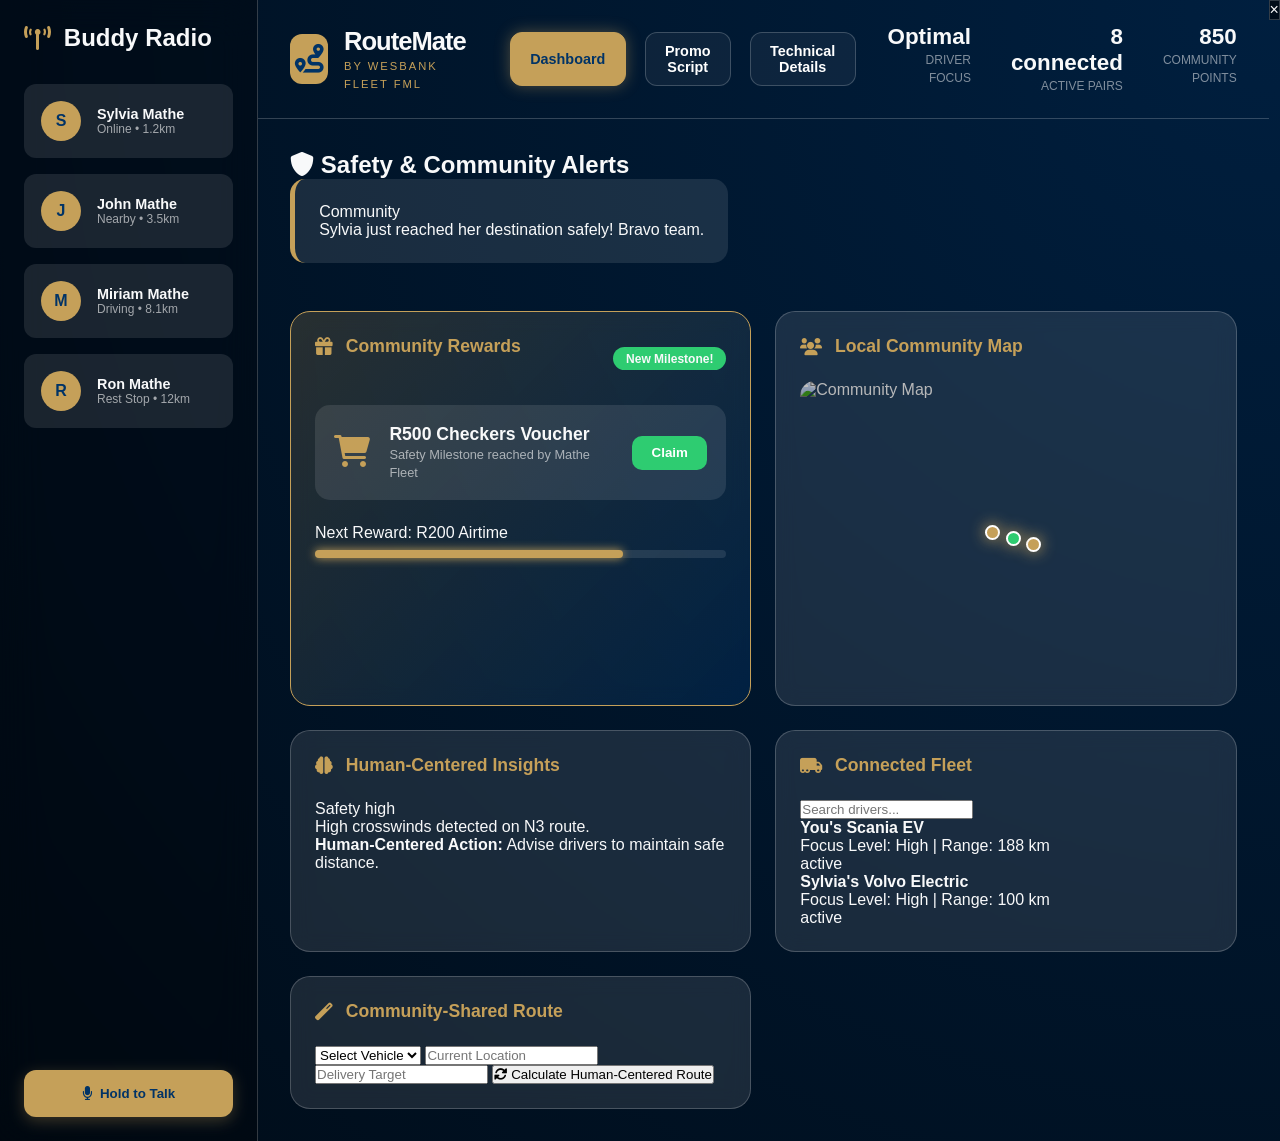
==== index.html @ 1bd04c03 "Initial commit of consolidated RouteMate Prototype and Pitch Assets" ====
<!DOCTYPE html>
<html lang="en">

<head>
    <meta charset="UTF-8">
    <meta name="viewport" content="width=device-width, initial-scale=1.0">
    <title>WesBank FML - EV Fleet Analytics</title>
    <link href="https://cdnjs.cloudflare.com/ajax/libs/font-awesome/6.0.0/css/all.min.css" rel="stylesheet">
    <link rel="stylesheet" href="styles.css">
</head>

<body>
    <div class="dashboard">
        <!-- Sidebar: Buddy Radio -->
        <aside class="sidebar" id="buddyRadio">
            <div class="sidebar-header">
                <i class="fas fa-broadcast-tower"></i>
                <h2>Buddy Radio</h2>
            </div>
            <div class="buddy-list" id="buddyList">
                <!-- Mock buddies will be populated here -->
                <div class="buddy-item pulse">
                    <div class="buddy-avatar">S</div>
                    <div class="buddy-info">
                        <span class="buddy-name">Sylvia Mathe</span>
                        <span class="buddy-status">Connecting...</span>
                    </div>
                </div>
            </div>
            <div class="buddy-controls">
                <button class="radio-btn active"><i class="fas fa-microphone"></i> Hold to Talk</button>
            </div>
        </aside>

        <!-- Main Dashboard Area -->
        <div class="main-wrapper">
            <!-- Header -->
            <!-- Header -->
            <header class="header">
                <div class="header-content">
                    <div class="logo">
                        <div class="logo-icon">
                            <i class="fas fa-route"></i>
                        </div>
                        <div class="logo-text">
                            <h1>RouteMate</h1>
                            <span>by WesBank Fleet FML</span>
                        </div>
                    </div>

                    <nav class="header-nav">
                        <button class="nav-btn active" onclick="dashboard.switchView('dashboard')">Dashboard</button>
                        <button class="nav-btn" onclick="dashboard.switchView('script')">Promo Script</button>
                        <button class="nav-btn" onclick="dashboard.switchView('specs')">Technical Details</button>
                    </nav>

                    <div class="header-stats">
                        <div class="stat-item fatigue-status">
                            <span class="stat-value text-success" id="driverFatigue">Optimal</span>
                            <span class="stat-label">Driver Focus</span>
                        </div>
                        <div class="stat-item">
                            <span class="stat-value" id="activeVehicles">--</span>
                            <span class="stat-label">Active Pairs</span>
                        </div>
                        <div class="stat-item">
                            <span class="stat-value" id="communityPoints">--</span>
                            <span class="stat-label">Community Points</span>
                        </div>
                    </div>
                </div>
            </header>

            <!-- Main Content -->
            <main class="main-content">
                <!-- Dashboard View -->
                <section id="dashboardView" class="view-section">
                    <!-- Alerts Section -->
                    <section class="alerts-section">
                        <h2><i class="fas fa-shield-alt"></i> Safety & Community Alerts</h2>
                        <div id="alertsContainer" class="alerts-container">
                            <!-- Alerts will be populated here -->
                        </div>
                    </section>

                    <!-- Dashboard Grid -->
                    <div class="dashboard-grid">
                        <!-- Community Rewards Card -->
                        <div class="card rewards-card">
                            <div class="card-header">
                                <h3><i class="fas fa-gift"></i> Community Rewards</h3>
                                <span class="reward-badge">New Milestone!</span>
                            </div>
                            <div class="rewards-content">
                                <div class="reward-item active">
                                    <div class="reward-icon checkers">
                                        <i class="fas fa-shopping-cart"></i>
                                    </div>
                                    <div class="reward-details">
                                        <span class="reward-title">R500 Checkers Voucher</span>
                                        <span class="reward-desc">Safety Milestone reached by Mathe Fleet</span>
                                    </div>
                                    <button class="claim-btn">Claim</button>
                                </div>
                            </div>
                            <div class="reward-progress">
                                <div class="progress-label">Next Reward: R200 Airtime</div>
                                <div class="progress-bar-container">
                                    <div class="progress-bar" style="width: 75%"></div>
                                </div>
                            </div>
                        </div>

                        <!-- Fleet Overview -->
                        <div class="card fleet-overview">
                            <h3><i class="fas fa-users"></i> Local Community Map</h3>
                            <div class="map-placeholder">
                                <div class="map-overlay">
                                    <div class="driver-pin sylvia" title="Sylvia (Near)"></div>
                                    <div class="driver-pin john" title="John (Nearby)"></div>
                                    <div class="driver-pin you" title="You"></div>
                                </div>
                                <img src="https://maps.googleapis.com/maps/api/staticmap?center=-26.2041,28.0473&zoom=13&size=600x300&key=YOUR_API_KEY_HERE"
                                    alt="Community Map" class="mock-map">
                            </div>
                        </div>

                        <!-- Fleet Insights -->
                        <div class="card fleet-insights">
                            <h3><i class="fas fa-brain"></i> Human-Centered Insights</h3>
                            <div id="insightsContainer" class="insights-container">
                                <!-- Insights will be populated here -->
                            </div>
                        </div>

                        <!-- Vehicle List -->
                        <div class="card vehicle-list">
                            <h3><i class="fas fa-truck-moving"></i> Connected Fleet</h3>
                            <div class="vehicle-controls">
                                <input type="text" id="vehicleSearch" placeholder="Search drivers..."
                                    class="search-input">
                            </div>
                            <div id="vehicleListContainer" class="vehicle-list-container">
                                <!-- Vehicle list will be populated here -->
                            </div>
                        </div>

                        <!-- Route Optimization -->
                        <div class="card route-optimization">
                            <h3><i class="fas fa-magic"></i> Community-Shared Route</h3>
                            <div class="route-form">
                                <select id="routeVehicle" class="route-select">
                                    <option value="">Select Vehicle</option>
                                </select>
                                <input type="text" id="startLocation" placeholder="Current Location"
                                    class="route-input">
                                <input type="text" id="endLocation" placeholder="Delivery Target" class="route-input">
                                <button id="optimizeRoute" class="optimize-btn">
                                    <i class="fas fa-sync-alt"></i> Calculate Human-Centered Route
                                </button>
                            </div>
                            <div id="routeResults" class="route-results">
                                <!-- Route results will be displayed here -->
                            </div>
                        </div>
                    </div>
                </section>

                <!-- Script View -->
                <section id="scriptView" class="view-section hidden">
                    <div class="doc-view glass">
                        <div class="doc-header">
                            <h2><i class="fas fa-film"></i> RouteMate: The Power of Community</h2>
                            <p class="doc-meta">120-Second Cinematic Promo Script</p>
                        </div>
                        <div class="doc-body script-body">
                            <article class="scene">
                                <h3>SCENE 1: THE DISCOVERY (0:00 - 0:20)</h3>
                                <p><strong>VISUAL:</strong> High-energy split-screen. Four drivers in their trucks,
                                    navigating different terrains: urban Joburg, misty Midlands, a dusty Northern Cape
                                    road, and a rainy Cape Town harbor.</p>
                                <p><strong>SYLVIA:</strong> "Wait... RouteMate says there are three drivers within 5kms
                                    of my route. John, Miriam, and Ron? All 'Mathe'? Did I just find my cousins on the
                                    long haul?"</p>
                            </article>

                            <article class="scene">
                                <h3>SCENE 2: THE HUMAN-CENTERED EDGE (0:20 - 0:45)</h3>
                                <p><strong>VISUAL:</strong> Sylvia is driving. The app interface on the screen shows a
                                    "Driver Health Monitor." A subtle red glow appears on the edge of the phone screen.
                                </p>
                                <p><strong>NARRATOR:</strong> "In the old days, you were alone with your fatigue. But at
                                    Wesbank Fleet FML, we believe the most important part of the vehicle... is the
                                    person behind the wheel."</p>
                            </article>

                            <article class="scene">
                                <h3>SCENE 3: THE INTERVENTION (0:45 - 1:15)</h3>
                                <p><strong>MIRIAM:</strong> "Sylvia? I see your alert, sis. You sound tired. Stay with
                                    me. Tell me about that school trip your daughter is planning."</p>
                                <p><strong>JOHN:</strong> "Don't worry about the fuel stop, Sylvia. I’m pulling over at
                                    the next Engen. I’ve got water, a sandwich, and I’m staying right here."</p>
                            </article>

                            <article class="scene highlight-scene">
                                <h3>SCENE 4: THE WESBANK PAYOFF (1:15 - 1:45)</h3>
                                <p><strong>VISUAL:</strong> Montage of the four drivers meeting. Sylvia looks recovered.
                                </p>
                                <p><strong>SYLVIA:</strong> "Check your apps! Our team score just hit the 'Safety
                                    Milestone.' Thandeka’s excursion snacks are on Wesbank today!"</p>
                            </article>
                        </div>
                    </div>
                </section>

                <!-- Technical Details View -->
                <section id="specsView" class="view-section hidden">
                    <div class="doc-view glass">
                        <div class="doc-header">
                            <h2><i class="fas fa-microchip"></i> Technical & Human-Centered Detail</h2>
                        </div>
                        <div class="doc-body specs-body">
                            <div class="specs-grid">
                                <div class="spec-card glass">
                                    <h3>Layer A: Proactive Fatigue Monitoring</h3>
                                    <p>Using <strong>Biometric Analysis</strong> to detect cognitive load before it
                                        becomes dangerous.</p>
                                    <ul>
                                        <li>Voice Sentiment Analysis</li>
                                        <li>Steering Pattern Recognition</li>
                                        <li>Automatic Buddy Escalation</li>
                                    </ul>
                                </div>
                                <div class="spec-card glass">
                                    <h3>Layer B: Buddy Radio Mesh</h3>
                                    <p>Creating a <strong>dynamic community bubble</strong> for real-time peer-to-peer
                                        support.</p>
                                    <ul>
                                        <li>Hyper-Local GPS Networking</li>
                                        <li>Wesbank FML Emergency Sync</li>
                                    </ul>
                                </div>
                                <div class="spec-card glass">
                                    <h3>Layer C: Community Rewards Engine</h3>
                                    <p>Turning safety into <strong>tangible family value</strong> through shared
                                        milestones.</p>
                                    <ul>
                                        <li>SME Team Goals</li>
                                        <li>Home & Family Perks (Vouchers, Fuel, Data)</li>
                                    </ul>
                                </div>
                            </div>
                            <div class="spec-footer glass">
                                <blockquote>"This solution converts 'Fleet Management' into 'Family Management'
                                    (empowering people)."</blockquote>
                            </div>
                        </div>
                    </div>
                </section>
            </main>
        </div>

        <!-- Vehicle Detail Modal -->
        <div id="vehicleModal" class="modal">
            <div class="modal-content">
                <span class="close">&times;</span>
                <div id="vehicleDetails">
                    <!-- Vehicle details will be populated here -->
                </div>
            </div>
        </div>
    </div>

    <script src="script.js"></script>
</body>

</html>
---- styles.css ----
:root {
    --wesbank-blue: #003366;
    --wesbank-gold: #c5a059;
    --community-warm: #ff8c42;
    --glass-bg: rgba(255, 255, 255, 0.1);
    --glass-border: rgba(255, 255, 255, 0.2);
    --text-light: #f8f9fa;
    --accent-success: #2ecc71;
    --accent-danger: #e74c3c;
}

* {
    margin: 0;
    padding: 0;
    box-sizing: border-box;
}

body {
    font-family: 'Outfit', 'Inter', sans-serif;
    background: radial-gradient(circle at top right, #001f3f, #000c18);
    min-height: 100vh;
    color: var(--text-light);
    overflow-x: hidden;
}

.dashboard {
    display: flex;
    min-height: 100vh;
}

/* Sidebar: Buddy Radio */
.sidebar {
    width: 280px;
    background: rgba(0, 0, 0, 0.3);
    backdrop-filter: blur(20px);
    border-right: 1px solid var(--glass-border);
    display: flex;
    flex-direction: column;
    padding: 1.5rem;
    z-index: 100;
}

.sidebar-header {
    display: flex;
    align-items: center;
    gap: 0.8rem;
    margin-bottom: 2rem;
}

.sidebar-header i {
    font-size: 1.5rem;
    color: var(--wesbank-gold);
    animation: pulse 2s infinite;
}

.buddy-list {
    flex: 1;
    overflow-y: auto;
}

.buddy-item {
    display: flex;
    align-items: center;
    gap: 1rem;
    padding: 1rem;
    background: var(--glass-bg);
    border-radius: 12px;
    margin-bottom: 1rem;
    border: 1px solid transparent;
    transition: all 0.3s ease;
    cursor: pointer;
}

.buddy-item:hover {
    border-color: var(--wesbank-gold);
    background: rgba(255, 255, 255, 0.15);
}

.buddy-avatar {
    width: 40px;
    height: 40px;
    background: var(--wesbank-gold);
    border-radius: 50%;
    display: flex;
    align-items: center;
    justify-content: center;
    font-weight: bold;
    color: var(--wesbank-blue);
}

.buddy-info {
    display: flex;
    flex-direction: column;
}

.buddy-name {
    font-size: 0.9rem;
    font-weight: 600;
}

.buddy-status {
    font-size: 0.75rem;
    color: rgba(255, 255, 255, 0.6);
}

.buddy-controls {
    margin-top: 1rem;
}

.radio-btn {
    width: 100%;
    padding: 1rem;
    border-radius: 12px;
    border: none;
    background: var(--wesbank-gold);
    color: var(--wesbank-blue);
    font-weight: bold;
    display: flex;
    align-items: center;
    justify-content: center;
    gap: 0.5rem;
    cursor: pointer;
    box-shadow: 0 4px 15px rgba(197, 160, 89, 0.3);
}

/* Main Dashboard Area */
.main-wrapper {
    flex: 1;
    display: flex;
    flex-direction: column;
}

/* Header */
.header {
    padding: 1.5rem 2rem;
    border-bottom: 1px solid var(--glass-border);
}

.header-content {
    display: flex;
    justify-content: space-between;
    align-items: center;
    max-width: 1400px;
    margin: 0 auto;
    width: 100%;
}

.logo {
    display: flex;
    align-items: center;
    gap: 1rem;
}

.logo-icon {
    width: 50px;
    height: 50px;
    background: var(--wesbank-gold);
    border-radius: 12px;
    display: flex;
    align-items: center;
    justify-content: center;
    color: var(--wesbank-blue);
    font-size: 1.8rem;
}

.logo-text h1 {
    font-size: 1.6rem;
    font-weight: 800;
    letter-spacing: -1px;
}

.logo-text span {
    font-size: 0.7rem;
    text-transform: uppercase;
    letter-spacing: 2px;
    color: var(--wesbank-gold);
}

.header-stats {
    display: flex;
    gap: 2.5rem;
}

.stat-item {
    text-align: right;
}

.stat-value {
    display: block;
    font-size: 1.4rem;
    font-weight: 700;
}

.stat-label {
    font-size: 0.75rem;
    color: rgba(255, 255, 255, 0.5);
    text-transform: uppercase;
}

/* Main Content */
.main-content {
    flex: 1;
    padding: 2rem;
    max-width: 1400px;
    margin: 0 auto;
    width: 100%;
}

.dashboard-grid {
    display: grid;
    grid-template-columns: repeat(auto-fit, minmax(400px, 1fr));
    gap: 1.5rem;
    margin-top: 2rem;
}

/* Cards */
.card {
    background: var(--glass-bg);
    backdrop-filter: blur(10px);
    border: 1px solid var(--glass-border);
    border-radius: 20px;
    padding: 1.5rem;
    transition: transform 0.3s ease;
}

.card:hover {
    transform: translateY(-5px);
    background: rgba(255, 255, 255, 0.15);
}

.card h3 {
    margin-bottom: 1.5rem;
    display: flex;
    align-items: center;
    gap: 0.8rem;
    font-size: 1.1rem;
    color: var(--wesbank-gold);
}

/* Rewards Card */
.rewards-card {
    background: linear-gradient(135deg, rgba(197, 160, 89, 0.2), rgba(0, 51, 102, 0.4));
    border: 1px solid var(--wesbank-gold);
}

.card-header {
    display: flex;
    justify-content: space-between;
    align-items: center;
    margin-bottom: 1.5rem;
}

.reward-badge {
    background: var(--accent-success);
    padding: 0.3rem 0.8rem;
    border-radius: 20px;
    font-size: 0.75rem;
    font-weight: bold;
}

.reward-item {
    display: flex;
    align-items: center;
    gap: 1.2rem;
    padding: 1.2rem;
    background: rgba(255, 255, 255, 0.1);
    border-radius: 15px;
    margin-bottom: 1.5rem;
}

.reward-icon.checkers {
    font-size: 2rem;
    color: var(--wesbank-gold);
}

.reward-title {
    display: block;
    font-weight: 700;
    font-size: 1.1rem;
}

.reward-desc {
    font-size: 0.8rem;
    color: rgba(255, 255, 255, 0.6);
}

.claim-btn {
    margin-left: auto;
    padding: 0.6rem 1.2rem;
    border-radius: 10px;
    border: none;
    background: var(--accent-success);
    color: white;
    font-weight: bold;
    cursor: pointer;
}

.progress-bar-container {
    height: 8px;
    background: rgba(255, 255, 255, 0.1);
    border-radius: 4px;
    margin-top: 0.5rem;
}

.progress-bar {
    height: 100%;
    background: var(--wesbank-gold);
    border-radius: 4px;
    box-shadow: 0 0 10px var(--wesbank-gold);
}

/* Map Placeholder */
.map-placeholder {
    position: relative;
    border-radius: 15px;
    overflow: hidden;
    height: 300px;
}

.mock-map {
    width: 100%;
    height: 100%;
    object-fit: cover;
    filter: brightness(0.7) contrast(1.2);
}

.map-overlay {
    position: absolute;
    top: 0;
    left: 0;
    width: 100%;
    height: 100%;
}

.driver-pin {
    position: absolute;
    width: 15px;
    height: 15px;
    background: var(--wesbank-gold);
    border-radius: 50%;
    border: 2px solid white;
    box-shadow: 0 0 15px var(--wesbank-gold);
}

.driver-pin.you {
    background: var(--accent-success);
    left: 50%;
    top: 50%;
}

.driver-pin.sylvia {
    left: 45%;
    top: 48%;
    animation: float 3s infinite;
}

.driver-pin.john {
    left: 55%;
    top: 52%;
}

/* Alerts */
.alerts-container {
    display: flex;
    gap: 1rem;
    overflow-x: auto;
    padding-bottom: 1rem;
}

.alert {
    min-width: 320px;
    background: var(--glass-bg);
    border-left: 5px solid var(--wesbank-gold);
    padding: 1.5rem;
    border-radius: 15px;
}

.alert.high {
    border-left-color: var(--accent-danger);
}

/* Animations */
@keyframes pulse {
    0% {
        transform: scale(1);
        opacity: 0.8;
    }

    50% {
        transform: scale(1.1);
        opacity: 1;
    }

    100% {
        transform: scale(1);
        opacity: 0.8;
    }
}

@keyframes float {
    0% {
        transform: translateY(0);
    }

    50% {
        transform: translateY(-10px);
    }

    100% {
        transform: translateY(0);
    }
}

/* Modal */
.modal-content {
    background: rgba(0, 12, 24, 0.95);
    backdrop-filter: blur(30px);
    border: 1px solid var(--glass-border);
    color: var(--text-light);
}

/* Responsive */
@media (max-width: 1024px) {
    .sidebar {
        width: 80px;
        padding: 1rem;
    }

    .sidebar-header h2,
    .buddy-info,
    .radio-btn span,
    .radio-btn i {
        display: none;
    }

    .radio-btn i {
        display: block;
    }
}

/* Integrated Document Views CSS */
.header-nav {
    display: flex;
    gap: 1.2rem;
    margin: 0 2rem;
}

.nav-btn {
    background: rgba(255, 255, 255, 0.05);
    border: 1px solid var(--glass-border);
    color: white;
    padding: 0.6rem 1.2rem;
    border-radius: 12px;
    cursor: pointer;
    font-weight: 600;
    transition: all 0.3s ease;
    font-size: 0.9rem;
}

.nav-btn:hover {
    background: rgba(255, 255, 255, 0.1);
    border-color: var(--wesbank-gold);
    transform: translateY(-2px);
}

.nav-btn.active {
    background: var(--wesbank-gold);
    color: var(--wesbank-blue);
    border-color: var(--wesbank-gold);
    box-shadow: 0 0 15px rgba(197, 160, 89, 0.4);
}

.view-section {
    transition: opacity 0.4s ease;
}

.view-section.hidden {
    display: none !important;
    opacity: 0;
}

/* Document View Layouts */
.doc-view {
    max-width: 1100px;
    margin: 2rem auto;
    padding: 4rem;
    border-radius: 30px;
    background: rgba(0, 15, 30, 0.4);
}

.doc-header {
    text-align: center;
    margin-bottom: 3rem;
    padding-bottom: 2rem;
    border-bottom: 1px solid rgba(197, 160, 89, 0.2);
}

.doc-header h2 {
    font-size: 2.5rem;
    color: var(--wesbank-gold);
    margin-bottom: 1rem;
    font-weight: 800;
}

.doc-body {
    line-height: 1.8;
}

.script-body .scene {
    margin-bottom: 3rem;
    padding: 2.5rem;
    background: rgba(255, 255, 255, 0.02);
    border-radius: 18px;
    border-left: 6px solid var(--wesbank-blue);
    transition: transform 0.3s ease;
}

.script-body .scene:hover {
    transform: translateX(10px);
    background: rgba(255, 255, 255, 0.04);
}

.script-body h3 {
    color: var(--wesbank-gold);
    margin-bottom: 1.2rem;
    font-size: 1.4rem;
    text-transform: uppercase;
    letter-spacing: 1px;
}

.highlight-scene {
    border-color: var(--wesbank-gold) !important;
    background: rgba(197, 160, 89, 0.05) !important;
}

.specs-grid {
    display: grid;
    grid-template-columns: repeat(auto-fit, minmax(320px, 1fr));
    gap: 2rem;
    margin-bottom: 3rem;
}

.spec-card {
    padding: 2.5rem;
    border-radius: 20px;
}

.spec-card h3 {
    color: var(--wesbank-gold);
    margin-bottom: 1.5rem;
    font-size: 1.3rem;
}

.spec-card ul {
    list-style: none;
    padding: 0;
}

.spec-card li {
    margin-bottom: 1rem;
    padding-left: 1.8rem;
    position: relative;
    font-size: 1rem;
}

.spec-card li::before {
    content: "➜";
    color: var(--wesbank-gold);
    position: absolute;
    left: 0;
}

.spec-footer {
    padding: 3rem;
    text-align: center;
    border-radius: 20px;
    background: rgba(197, 160, 89, 0.05);
}

.spec-footer blockquote {
    font-size: 1.6rem;
    font-style: italic;
    color: var(--wesbank-gold);
    max-width: 800px;
    margin: 0 auto;
}
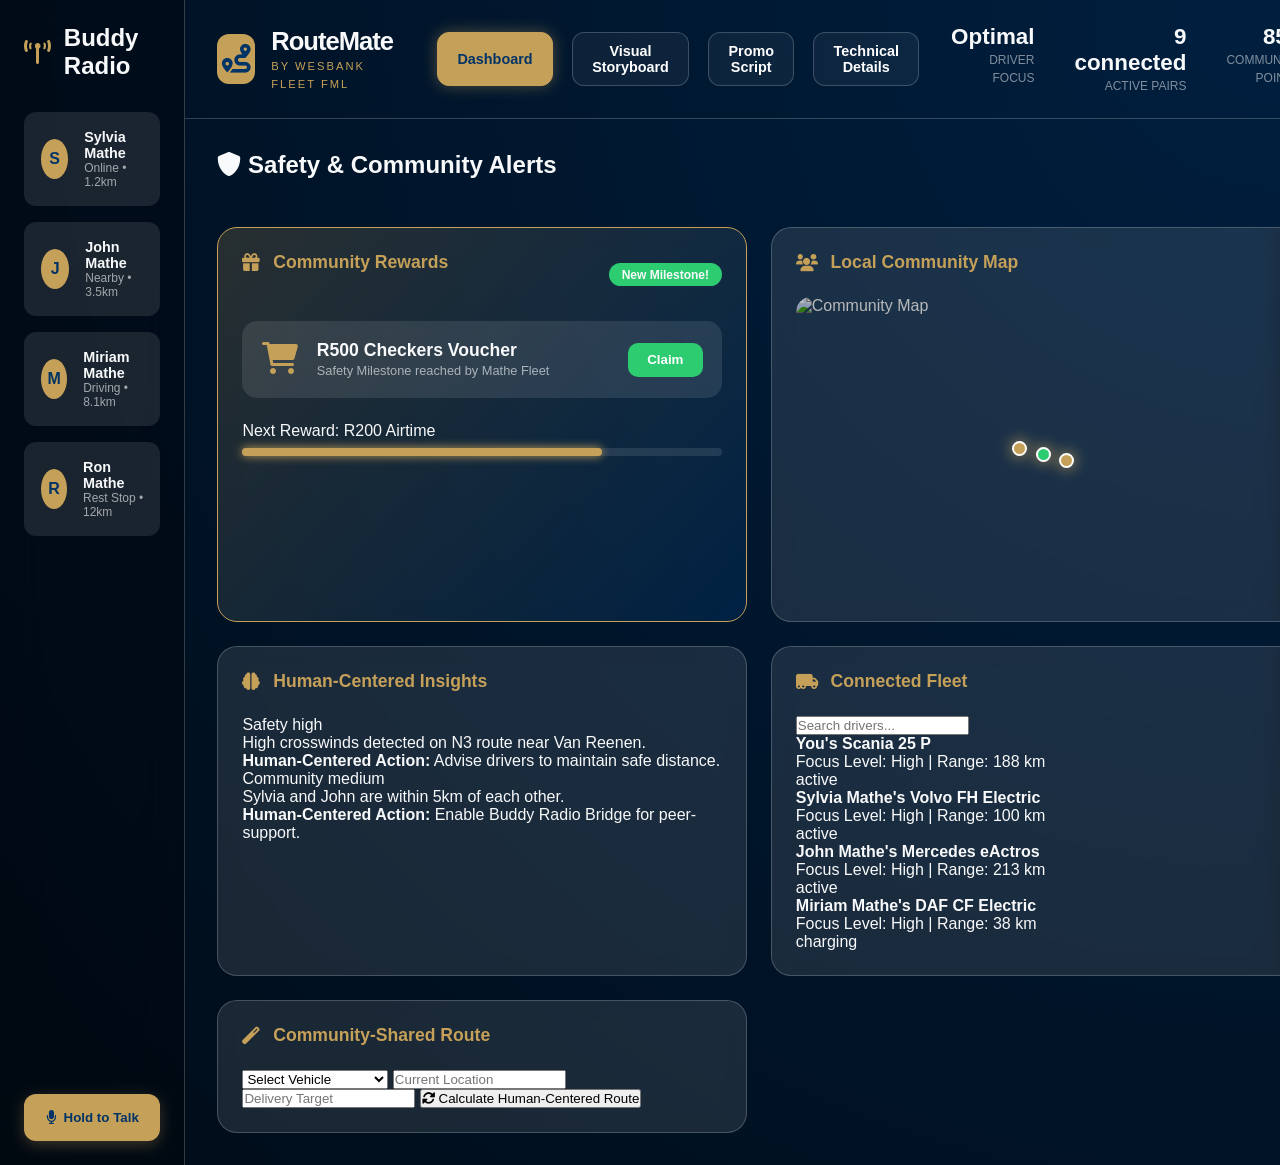
==== commit 64e83484: "Integrate Visual Storyboard into Dashboard" ====
--- a/index.html
+++ b/index.html
@@ -50,6 +50,7 @@
 
                     <nav class="header-nav">
                         <button class="nav-btn active" onclick="dashboard.switchView('dashboard')">Dashboard</button>
+                        <button class="nav-btn" onclick="dashboard.switchView('storyboard')">Visual Storyboard</button>
                         <button class="nav-btn" onclick="dashboard.switchView('script')">Promo Script</button>
                         <button class="nav-btn" onclick="dashboard.switchView('specs')">Technical Details</button>
                     </nav>
@@ -257,6 +258,78 @@
                         </div>
                     </div>
                 </section>
+
+                <!-- Visual Storyboard View -->
+                <section id="storyboardView" class="view-section hidden">
+                    <div class="storyboard-container">
+                        <div class="storyboard-header glass">
+                            <h2><i class="fas fa-images"></i> RouteMate: A Story of Community</h2>
+                            <p>Follow the journey of Sylvia and the Mathe fleet as they redefine the long haul.</p>
+                        </div>
+
+                        <div class="story-scroll">
+                            <div class="story-scene glass">
+                                <div class="scene-image">
+                                    <img src="images/storyboard/scene1.png" alt="Scene 1: The Connection">
+                                </div>
+                                <div class="scene-content">
+                                    <span class="scene-number">Scene 1</span>
+                                    <h3>The Connection</h3>
+                                    <p>Sylvia discovers her family is nearby through the Buddy Radio mesh. The isolation
+                                        of the road begins to fade.</p>
+                                </div>
+                            </div>
+
+                            <div class="story-scene glass">
+                                <div class="scene-image">
+                                    <img src="images/storyboard/scene2.png" alt="Scene 2: High Stakes">
+                                </div>
+                                <div class="scene-content">
+                                    <span class="scene-number">Scene 2</span>
+                                    <h3>The Stakes</h3>
+                                    <p>The mission of WesBank Fleet FML: Protecting the person behind the wheel with
+                                        human-centered AI.</p>
+                                </div>
+                            </div>
+
+                            <div class="story-scene glass">
+                                <div class="scene-image">
+                                    <img src="images/storyboard/scene3.png" alt="Scene 3: The Crisis">
+                                </div>
+                                <div class="scene-content">
+                                    <span class="scene-number">Scene 3</span>
+                                    <h3>The Crisis</h3>
+                                    <p>Fatigue levels rise. Sylvia is drained. RouteMate detects the voice patterns and
+                                        triggers the peer-support bridge.</p>
+                                </div>
+                            </div>
+
+                            <div class="story-scene glass">
+                                <div class="scene-image">
+                                    <img src="images/storyboard/scene4.png" alt="Scene 4: The Rescue">
+                                </div>
+                                <div class="scene-content">
+                                    <span class="scene-number">Scene 4</span>
+                                    <h3>The Community Rescue</h3>
+                                    <p>John and Miriam intervene via Buddy Radio. John re-routes to meet Sylvia at a
+                                        safe rest stop. No driver is left behind.</p>
+                                </div>
+                            </div>
+
+                            <div class="story-scene glass">
+                                <div class="scene-image">
+                                    <img src="images/storyboard/scene5.png" alt="Scene 5: The Reward">
+                                </div>
+                                <div class="scene-content">
+                                    <span class="scene-number">Scene 5</span>
+                                    <h3>The Driver Reward</h3>
+                                    <p>Safety milestones hit. The Mathe fleet shares the rewards. Happy drivers,
+                                        successful businesses, and safe roads.</p>
+                                </div>
+                            </div>
+                        </div>
+                    </div>
+                </section>
             </main>
         </div>
 
--- a/styles.css
+++ b/styles.css
@@ -583,4 +583,94 @@
     color: var(--wesbank-gold);
     max-width: 800px;
     margin: 0 auto;
+}
+
+/* Storyboard View */
+.storyboard-container {
+    max-width: 1000px;
+    margin: 0 auto;
+    padding: 20px;
+}
+
+.storyboard-header {
+    text-align: center;
+    padding: 30px;
+    margin-bottom: 40px;
+}
+
+.storyboard-header h2 {
+    font-size: 2.5rem;
+    color: var(--wesbank-gold);
+    margin-bottom: 10px;
+}
+
+.story-scroll {
+    display: flex;
+    flex-direction: column;
+    gap: 60px;
+}
+
+.story-scene {
+    display: flex;
+    flex-direction: column;
+    overflow: hidden;
+    transition: transform 0.3s ease;
+    border-radius: 20px;
+}
+
+.story-scene:hover {
+    transform: translateY(-5px);
+}
+
+.scene-image {
+    width: 100%;
+    height: 480px;
+    overflow: hidden;
+}
+
+.scene-image img {
+    width: 100%;
+    height: 100%;
+    object-fit: cover;
+    transition: transform 0.8s ease;
+}
+
+.story-scene:hover .scene-image img {
+    transform: scale(1.05);
+}
+
+.scene-content {
+    padding: 30px;
+    background: rgba(255, 255, 255, 0.05);
+}
+
+.scene-number {
+    display: inline-block;
+    padding: 5px 15px;
+    background: rgba(197, 160, 89, 0.1);
+    color: var(--wesbank-gold);
+    border-radius: 20px;
+    font-size: 0.8rem;
+    font-weight: bold;
+    text-transform: uppercase;
+    margin-bottom: 15px;
+    border: 1px solid rgba(197, 160, 89, 0.2);
+}
+
+.scene-content h3 {
+    font-size: 1.8rem;
+    margin-bottom: 15px;
+    color: white;
+}
+
+.scene-content p {
+    font-size: 1.1rem;
+    line-height: 1.6;
+    color: rgba(255, 255, 255, 0.8);
+}
+
+@media (max-width: 768px) {
+    .scene-image {
+        height: 300px;
+    }
 }
